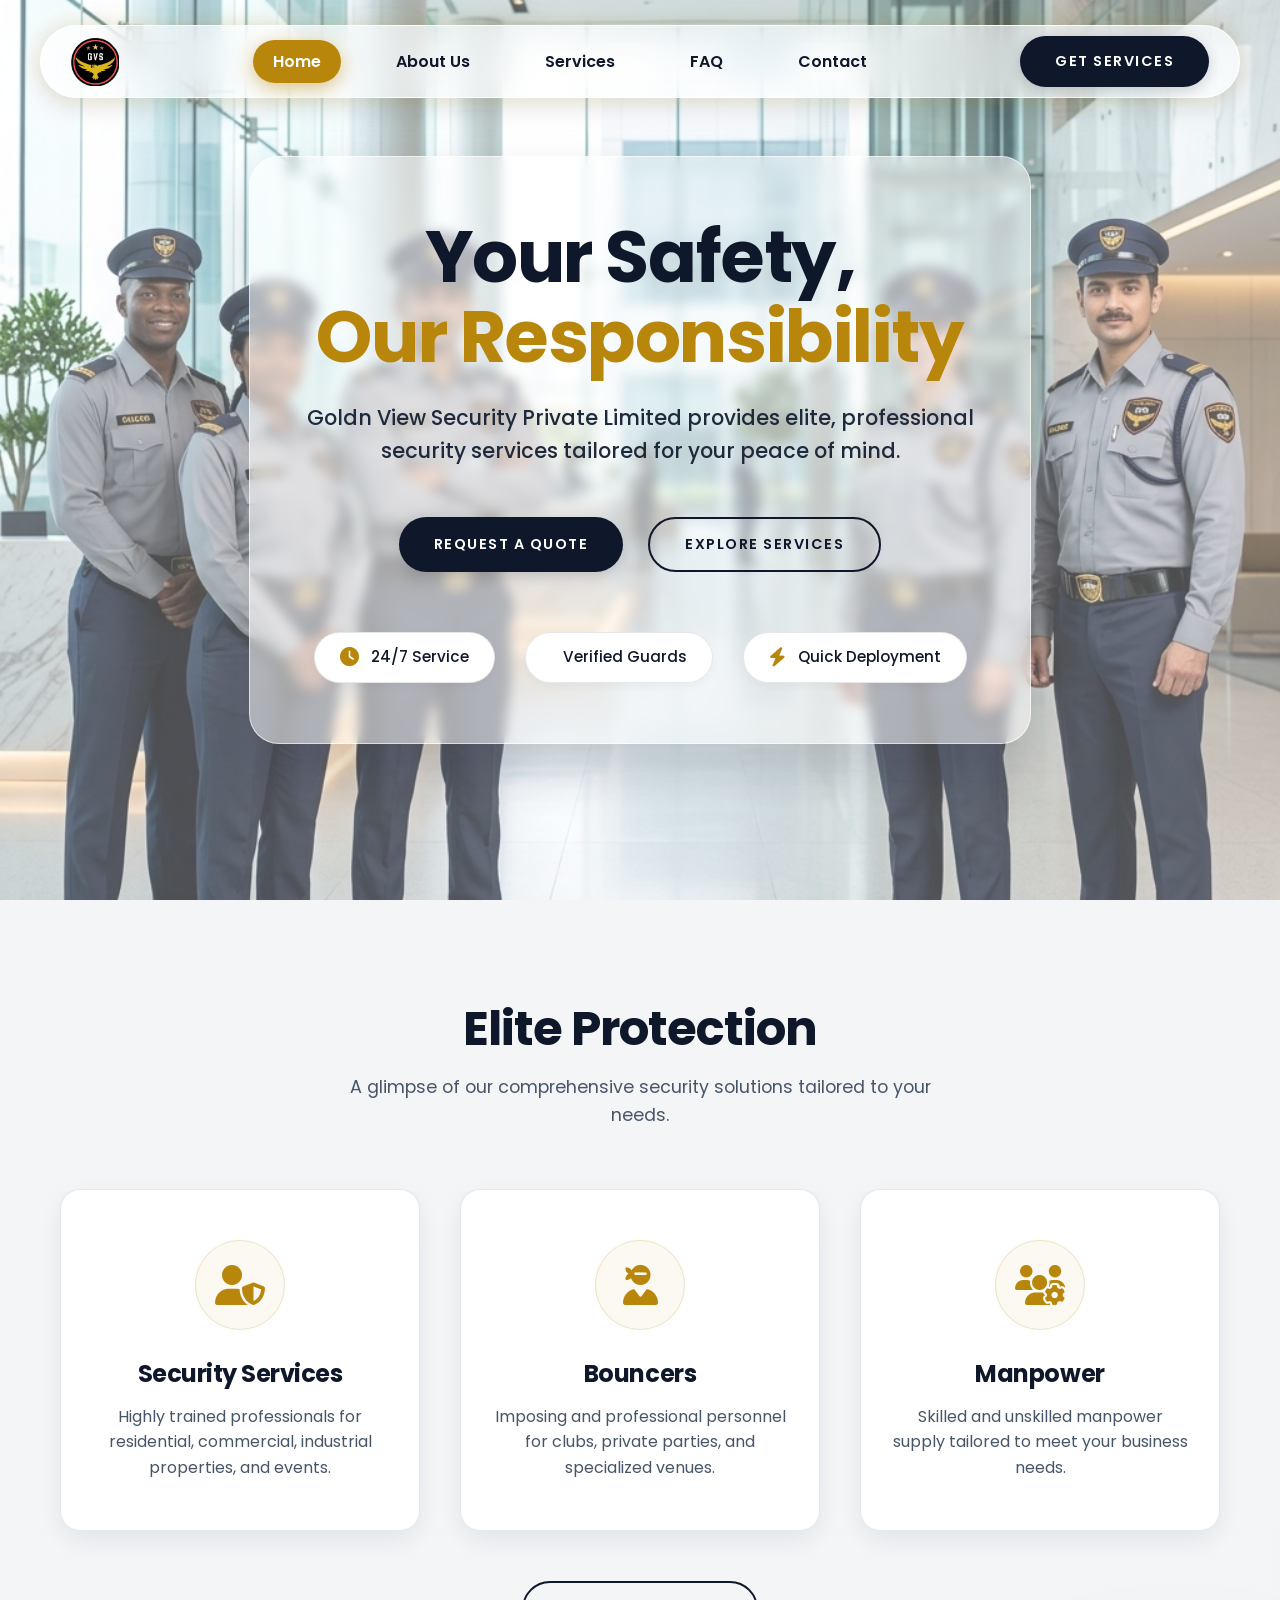
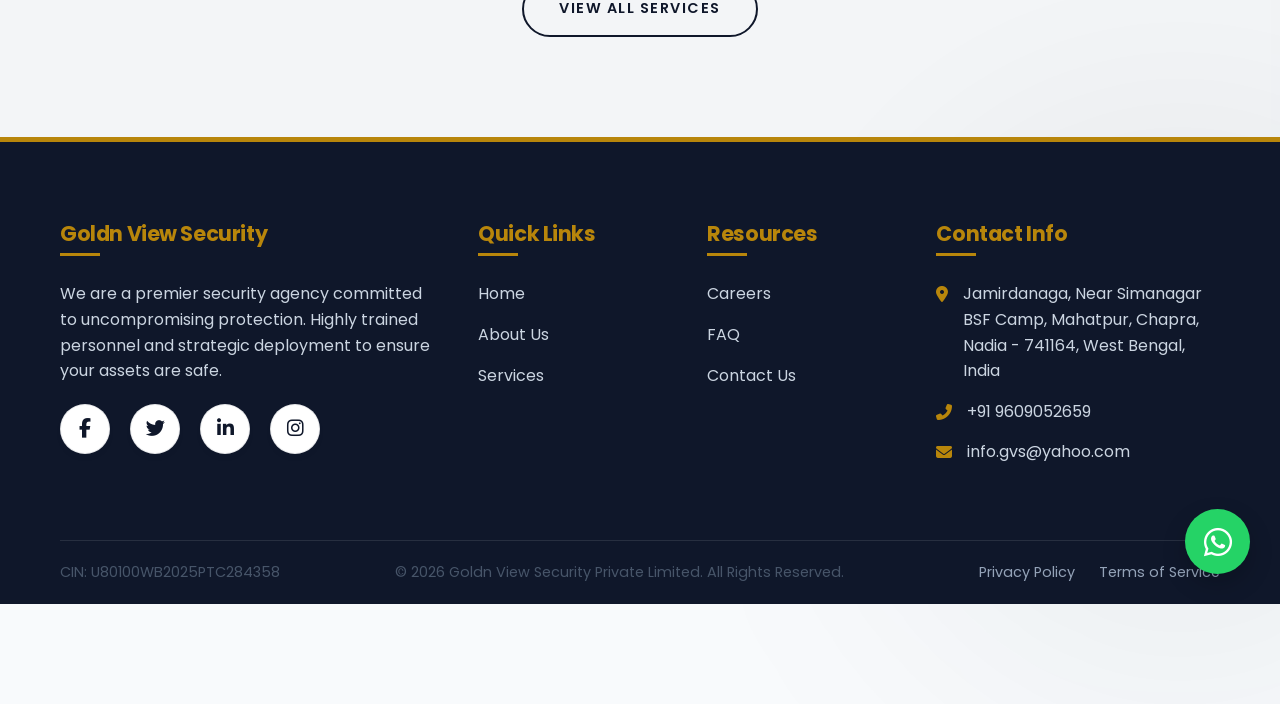
==== index.html @ cdabded2 "Add files via upload" ====
<!DOCTYPE html>
<html lang="en">

<head>
    <meta charset="UTF-8">
    <meta name="viewport" content="width=device-width, initial-scale=1.0">
    <meta name="description"
        content="Goldn View Security Private Limited provides top-tier security services in India including guards, event security, and CCTV monitoring.">
    <title>Goldn View Security | Home</title>

    <!-- Google Fonts -->
    <link rel="preconnect" href="https://fonts.googleapis.com">
    <link rel="preconnect" href="https://fonts.gstatic.com" crossorigin>
    <link href="https://fonts.googleapis.com/css2?family=Poppins:wght@300;400;500;600;700&display=swap"
        rel="stylesheet">

    <!-- FontAwesome Icons -->
    <link rel="stylesheet" href="https://cdnjs.cloudflare.com/ajax/libs/font-awesome/6.4.0/css/all.min.css">

    <!-- Custom CSS -->
    <link rel="stylesheet" href="style.css">
</head>

<body class="page-transition-enter">

    <!-- Navigation -->
    <nav class="navbar" id="navbar">
        <div class="container">
            <a href="index.html" class="logo">
                <img src="assets/logo.png" alt="Goldn View Security Logo"
                    onerror="this.outerHTML='<span class=\'logo-text\'><span class=\'gold\'>Goldn View</span> Security</span>'">
            </a>
            <ul class="nav-links">
                <li><a href="index.html" class="active">Home</a></li>
                <li><a href="about.html">About Us</a></li>
                <li><a href="services.html">Services</a></li>
                <li><a href="faq.html">FAQ</a></li>
                <li><a href="contact.html">Contact</a></li>
            </ul>
            <a href="contact.html" class="btn btn-primary nav-btn">Get Services</a>
            <div class="menu-toggle" id="mobile-menu">
                <i class="fas fa-bars"></i>
            </div>
        </div>
    </nav>

    <!-- Hero Section -->
    <section class="hero">
        <div class="hero-overlay"></div>
        <div class="container hero-content">
            <h1 class="fade-in-up">Your Safety,<br><span class="text-gold">Our Responsibility</span></h1>
            <p class="fade-in-up delay-1">Goldn View Security Private Limited provides elite, professional security
                services tailored for your peace of mind.</p>
            <div class="hero-buttons fade-in-up delay-2">
                <a href="contact.html" class="btn btn-primary">Request a Quote</a>
                <a href="services.html" class="btn btn-secondary">Explore Services</a>
            </div>
            <div class="trust-badges fade-in-up delay-3">
                <div class="badge"><i class="fas fa-clock"></i> 24/7 Service</div>
                <div class="badge"><i class="fas fa-shield-check"></i> Verified Guards</div>
                <div class="badge"><i class="fas fa-bolt"></i> Quick Deployment</div>
            </div>
        </div>
    </section>

    <!-- Quick Services Overview -->
    <section class="services section bg-light">
        <div class="container">
            <div class="section-title reveal">
                <h2>Elite <span class="navy">Protection</span></h2>
                <p>A glimpse of our comprehensive security solutions tailored to your needs.</p>
            </div>
            <div class="services-grid">
                <div class="service-card reveal delay-1">
                    <div class="icon-wrapper"><i class="fas fa-user-shield"></i></div>
                    <h3>Security Services</h3>
                    <p>Highly trained professionals for residential, commercial, industrial properties, and events.</p>
                </div>
                <div class="service-card reveal delay-2">
                    <div class="icon-wrapper"><i class="fas fa-user-ninja"></i></div>
                    <h3>Bouncers</h3>
                    <p>Imposing and professional personnel for clubs, private parties, and specialized venues.</p>
                </div>
                <div class="service-card reveal delay-3">
                    <div class="icon-wrapper"><i class="fas fa-users-cog"></i></div>
                    <h3>Manpower</h3>
                    <p>Skilled and unskilled manpower supply tailored to meet your business needs.</p>
                </div>
            </div>
            <div class="reveal" style="text-align: center; margin-top: 50px;">
                <a href="services.html" class="btn btn-secondary">View All Services</a>
            </div>
        </div>
    </section>

    <!-- Premium Footer -->
    <footer class="footer-premium">
        <div class="container">
            <div class="footer-top">
                <div class="footer-col footer-about">
                    <h4>Goldn View Security</h4>
                    <p>We are a premier security agency committed to uncompromising protection. Highly trained personnel
                        and strategic deployment to ensure your assets are safe.</p>
                    <div class="social-links" style="margin-top: 20px;">
                        <a href="#"><i class="fab fa-facebook-f"></i></a>
                        <a href="#"><i class="fab fa-twitter"></i></a>
                        <a href="#"><i class="fab fa-linkedin-in"></i></a>
                        <a href="#"><i class="fab fa-instagram"></i></a>
                    </div>
                </div>
                <div class="footer-col footer-links">
                    <h4>Quick Links</h4>
                    <ul>
                        <li><a href="index.html">Home</a></li>
                        <li><a href="about.html">About Us</a></li>
                        <li><a href="services.html">Services</a></li>
                    </ul>
                </div>
                <div class="footer-col footer-links">
                    <h4>Resources</h4>
                    <ul>
                        <li><a href="careers.html">Careers</a></li>
                        <li><a href="faq.html">FAQ</a></li>
                        <li><a href="contact.html">Contact Us</a></li>
                    </ul>
                </div>
                <div class="footer-col footer-contact">
                    <h4>Contact Info</h4>
                    <ul>
                        <li><i class="fas fa-map-marker-alt"></i> Jamirdanaga, Near Simanagar BSF Camp, Mahatpur,
                            Chapra, Nadia - 741164, West Bengal, India</li>
                        <li><i class="fas fa-phone-alt"></i> +91 9609052659</li>
                        <li><i class="fas fa-envelope"></i> info.gvs@yahoo.com</li>
                    </ul>
                </div>
            </div>
            <div class="footer-bottom">
                <p class="compliance-text">CIN: U80100WB2025PTC284358</p>
                <p>&copy; 2026 Goldn View Security Private Limited. All Rights Reserved.</p>
                <div class="footer-legal">
                    <a href="privacy.html">Privacy Policy</a>
                    <a href="terms.html">Terms of Service</a>
                </div>
            </div>
        </div>
    </footer>

    <!-- Floating Buttons -->
    <a href="https://wa.me/919609052659" class="floating-btn whatsapp-btn" target="_blank"
        aria-label="Chat on WhatsApp">
        <i class="fab fa-whatsapp"></i>
    </a>

    <script src="script.js"></script>
</body>

</html>
---- style.css ----
/* === CSS Variables (Light Theme) === */
:root {
    --bg-light: #f8fafc; /* Slate 50 - Off white */
    --bg-card: rgba(255, 255, 255, 0.95);
    --gold: #b8860b; /* Dark goldenrod for better contrast on light */
    --gold-light: #d4af37;
    --navy: #0f172a; /* Deep corporate navy blue */
    --navy-light: #1e293b;
    --text-dark: #0f172a;
    --text-muted: #475569;
    --border-color: rgba(15, 23, 42, 0.1);
    --shadow-soft: 0 10px 30px rgba(15, 23, 42, 0.08);
    --shadow-hover: 0 15px 40px rgba(15, 23, 42, 0.12);
    --font-main: 'Poppins', sans-serif;
    --transition: all 0.4s cubic-bezier(0.4, 0, 0.2, 1);
}

/* === Reset & Global === */
* {
    margin: 0;
    padding: 0;
    box-sizing: border-box;
}

html {
    scroll-behavior: smooth;
}

body {
    font-family: var(--font-main);
    background-color: var(--bg-light);
    color: var(--text-dark);
    line-height: 1.6;
    overflow-x: hidden;
    position: relative;
}

/* Background Animated Gradient Orbs (Subtle for Light Theme) */
body::before, body::after {
    content: '';
    position: fixed;
    width: 600px;
    height: 600px;
    border-radius: 50%;
    filter: blur(120px);
    z-index: -1;
    animation: float 20s infinite ease-in-out;
}

body::before {
    background: rgba(184, 134, 11, 0.08); /* Subtle Gold orb */
    top: -100px;
    left: -200px;
}

body::after {
    background: rgba(15, 23, 42, 0.05); /* Subtle Navy orb */
    bottom: -100px;
    right: -200px;
    animation-delay: -10s;
}

@keyframes float {
    0%, 100% { transform: translate(0, 0); }
    25% { transform: translate(50px, 50px); }
    50% { transform: translate(-30px, 80px); }
    75% { transform: translate(-80px, -30px); }
}

a {
    text-decoration: none;
    color: var(--text-dark);
    transition: var(--transition);
}

ul {
    list-style: none;
}

.container {
    max-width: 1200px;
    margin: 0 auto;
    padding: 0 20px;
}

.section {
    padding: 100px 0;
}

.gold {
    color: var(--gold);
}

.navy {
    color: var(--navy);
}

/* === Typography === */
h1, h2, h3, h4 {
    font-weight: 700;
    line-height: 1.2;
    letter-spacing: -0.02em;
    color: var(--navy);
}

h2 {
    font-size: 3rem;
    margin-bottom: 15px;
}

p {
    color: var(--text-muted);
}

.section-title {
    text-align: center;
    margin-bottom: 60px;
    position: relative;
}

.section-title p {
    font-size: 1.1rem;
    max-width: 600px;
    margin: 0 auto;
}

/* === Buttons === */
.btn {
    display: inline-flex;
    align-items: center;
    justify-content: center;
    padding: 14px 35px;
    border-radius: 50px;
    font-weight: 600;
    text-transform: uppercase;
    letter-spacing: 1.5px;
    font-size: 0.9rem;
    cursor: pointer;
    border: none;
    transition: var(--transition);
    position: relative;
    overflow: hidden;
    z-index: 1;
}

.btn-primary {
    background: var(--navy);
    color: #ffffff;
    box-shadow: 0 4px 15px rgba(15, 23, 42, 0.2);
}

.btn-primary:hover {
    transform: translateY(-3px) scale(1.02);
    box-shadow: 0 8px 25px rgba(15, 23, 42, 0.3);
    background: var(--navy-light);
    color: #ffffff;
}

.btn-secondary {
    background: transparent;
    color: var(--navy);
    border: 2px solid var(--navy);
}

.btn-secondary:hover {
    background: var(--navy);
    color: #ffffff;
    transform: translateY(-3px) scale(1.02);
    box-shadow: 0 8px 25px rgba(15, 23, 42, 0.2);
}

.btn-gold {
    background: var(--gold);
    color: #ffffff;
}

.btn-gold:hover {
    background: var(--gold-light);
    color: #ffffff;
    transform: translateY(-3px) scale(1.02);
    box-shadow: 0 8px 25px rgba(184, 134, 11, 0.3);
}


.w-100 {
    width: 100%;
}

/* === Navigation === */
.navbar {
    position: fixed;
    top: 25px;
    left: 50%;
    transform: translateX(-50%);
    width: 95%;
    max-width: 1200px;
    padding: 10px 0;
    z-index: 1000;
    transition: var(--transition);
    background: rgba(255, 255, 255, 0.65);
    backdrop-filter: blur(16px);
    -webkit-backdrop-filter: blur(16px);
    border-radius: 60px;
    border: 1px solid rgba(255, 255, 255, 0.9);
    box-shadow: 0 10px 30px rgba(15, 23, 42, 0.08), 0 0 25px rgba(184, 134, 11, 0.2);
}

.navbar.sticky {
    top: 15px;
    background: rgba(255, 255, 255, 0.95);
    box-shadow: 0 15px 35px rgba(15, 23, 42, 0.12), 0 0 40px rgba(184, 134, 11, 0.4);
    border: 1px solid rgba(184, 134, 11, 0.4);
}

.navbar .container {
    display: flex;
    justify-content: space-between;
    align-items: center;
    padding: 0 30px;
}

.logo {
    display: flex;
    align-items: center;
    gap: 10px;
}

.logo img {
    height: 48px;
    width: auto;
    transition: var(--transition);
}

.logo:hover img {
    transform: scale(1.05);
}

.nav-links {
    display: flex;
    gap: 35px;
}

.nav-links a {
    font-size: 1rem;
    font-weight: 600;
    position: relative;
    padding: 10px 20px;
    border-radius: 30px;
    color: var(--navy);
    transition: var(--transition);
}

.nav-links a:hover,
.nav-links a.active {
    color: #ffffff;
    background: var(--gold);
    box-shadow: 0 5px 20px rgba(184, 134, 11, 0.5);
    transform: translateY(-2px);
}

.menu-toggle {
    display: none;
    font-size: 1.8rem;
    color: var(--navy);
    cursor: pointer;
    transition: var(--transition);
}

.menu-toggle:hover {
    color: var(--gold);
}

/* === Page Header (For inner pages) === */
.page-header {
    height: 40vh;
    min-height: 350px;
    display: flex;
    align-items: center;
    justify-content: center;
    text-align: center;
    position: relative;
    border-bottom: 1px solid var(--border-color);
    margin-bottom: 50px;
    background-size: cover;
    background-position: center;
    background-attachment: fixed;
}

.page-header::before {
    content: '';
    position: absolute;
    top: 0; left: 0; right: 0; bottom: 0;
    background: rgba(255, 255, 255, 0.85);
    z-index: 1;
}

.page-header .container {
    position: relative;
    z-index: 2;
}

.bg-about { background-image: url('assets/about_bg.png'); }
.bg-services { background-image: url('assets/services_bg.png'); }
.bg-contact { background-image: url('assets/contact_bg.png'); }
.bg-careers { background-image: url('assets/careers_bg.png'); }
.bg-faq { background-image: url('assets/faq_bg.png'); }
.bg-legal { background-image: url('assets/legal_bg.png'); }

.page-header h1 {
    font-size: 3.5rem;
    margin-bottom: 10px;
}

/* === Hero Section === */
.hero {
    height: 100vh;
    min-height: 700px;
    position: relative;
    display: flex;
    align-items: center;
    justify-content: center;
    background-image: url('assets/hero_bg.png');
    background-size: cover;
    background-position: center;
    background-attachment: fixed;
}

.hero-overlay {
    position: absolute;
    top: 0;
    left: 0;
    width: 100%;
    height: 100%;
    background: rgba(255, 255, 255, 0.3); /* Subtle light wash over the entire image */
    z-index: 1;
}

.hero-content {
    position: relative;
    z-index: 2;
    text-align: center;
    max-width: 900px;
    background: rgba(255, 255, 255, 0.5);
    padding: 60px 40px;
    border-radius: 30px;
    backdrop-filter: blur(6px);
    -webkit-backdrop-filter: blur(6px);
    border: 1px solid rgba(255, 255, 255, 0.6);
    box-shadow: 0 25px 50px rgba(15, 23, 42, 0.15);
}

.hero h1 {
    font-size: 4.5rem;
    margin-bottom: 25px;
    line-height: 1.1;
    color: var(--navy);
}

.hero p {
    font-size: 1.3rem;
    color: var(--navy-light);
    font-weight: 500;
    margin-bottom: 50px;
    max-width: 700px;
    margin-left: auto;
    margin-right: auto;
}

.hero-buttons {
    display: flex;
    gap: 25px;
    justify-content: center;
    margin-bottom: 60px;
}

.trust-badges {
    display: flex;
    justify-content: center;
    gap: 30px;
    flex-wrap: wrap;
}

.badge {
    background: #ffffff;
    padding: 12px 25px;
    border-radius: 50px;
    font-size: 0.95rem;
    font-weight: 500;
    border: 1px solid var(--border-color);
    display: flex;
    align-items: center;
    gap: 12px;
    transition: var(--transition);
    box-shadow: 0 4px 10px rgba(0,0,0,0.03);
    color: var(--navy);
}

.badge:hover {
    border-color: var(--gold);
    transform: translateY(-5px);
    box-shadow: 0 8px 20px rgba(184, 134, 11, 0.1);
}

.badge i {
    color: var(--gold);
    font-size: 1.2rem;
}

/* === Quick Stats === */
.stats-container {
    display: grid;
    grid-template-columns: repeat(auto-fit, minmax(200px, 1fr));
    gap: 30px;
    margin-top: 50px;
    background: #ffffff;
    padding: 40px;
    border-radius: 20px;
    box-shadow: var(--shadow-soft);
}

.stat-item {
    text-align: center;
    border-right: 1px solid var(--border-color);
}
.stat-item:last-child {
    border-right: none;
}

.stat-number {
    font-size: 3rem;
    font-weight: 700;
    color: var(--gold);
    margin-bottom: 5px;
}

.stat-label {
    font-size: 1rem;
    color: var(--text-muted);
    font-weight: 500;
    text-transform: uppercase;
    letter-spacing: 1px;
}

/* === Services Grid === */
.services-grid {
    display: grid;
    grid-template-columns: repeat(auto-fit, minmax(320px, 1fr));
    gap: 40px;
}

.service-card {
    background: #ffffff;
    padding: 50px 30px;
    border-radius: 20px;
    text-align: center;
    border: 1px solid var(--border-color);
    transition: var(--transition);
    position: relative;
    box-shadow: var(--shadow-soft);
}

.service-card:hover {
    transform: translateY(-10px);
    box-shadow: var(--shadow-hover);
    border-color: rgba(184, 134, 11, 0.3);
}

.icon-wrapper {
    width: 90px;
    height: 90px;
    margin: 0 auto 30px;
    background: rgba(184, 134, 11, 0.05);
    border: 1px solid rgba(184, 134, 11, 0.2);
    border-radius: 50%;
    display: flex;
    align-items: center;
    justify-content: center;
    font-size: 2.5rem;
    color: var(--gold);
    transition: var(--transition);
}

.service-card:hover .icon-wrapper {
    background: var(--gold);
    color: #ffffff;
    border-color: transparent;
    transform: scale(1.1) rotate(5deg);
}

.service-card h3 {
    margin-bottom: 15px;
    font-size: 1.5rem;
}

/* === About Us Section === */
.about-content {
    display: grid;
    grid-template-columns: 1fr 1fr;
    gap: 60px;
    align-items: center;
}

.about-text p {
    margin-bottom: 25px;
    font-size: 1.1rem;
}

.about-list {
    margin-top: 40px;
}

.about-list li {
    margin-bottom: 20px;
    font-size: 1.1rem;
    display: flex;
    align-items: center;
    gap: 15px;
    background: #ffffff;
    padding: 15px 20px;
    border-radius: 10px;
    border: 1px solid var(--border-color);
    transition: var(--transition);
    box-shadow: 0 4px 10px rgba(0,0,0,0.02);
}

.about-list li:hover {
    border-color: var(--gold);
    transform: translateX(10px);
    box-shadow: 0 8px 20px rgba(184, 134, 11, 0.08);
}

.about-list i {
    font-size: 1.5rem;
    color: var(--gold);
}

.rounded-image {
    width: 100%;
    border-radius: 20px;
    box-shadow: var(--shadow-soft);
    border: 1px solid var(--border-color);
    transition: var(--transition);
}

.rounded-image:hover {
    transform: scale(1.02);
    box-shadow: var(--shadow-hover);
}

/* === Why Choose Us Section === */
.features-grid {
    display: grid;
    grid-template-columns: repeat(auto-fit, minmax(260px, 1fr));
    gap: 35px;
}

.feature-box {
    text-align: center;
    padding: 40px 30px;
    background: #ffffff;
    border-radius: 15px;
    border-bottom: 4px solid var(--navy);
    transition: var(--transition);
    box-shadow: var(--shadow-soft);
}

.feature-box:hover {
    transform: translateY(-10px);
    box-shadow: var(--shadow-hover);
    border-bottom-color: var(--gold);
}

.gold-icon {
    font-size: 3rem;
    color: var(--navy);
    margin-bottom: 25px;
    transition: var(--transition);
}

.feature-box:hover .gold-icon {
    transform: scale(1.2);
    color: var(--gold);
}

.feature-box h4 {
    margin-bottom: 15px;
    font-size: 1.3rem;
}

/* === FAQ Accordion === */
.faq-container {
    max-width: 800px;
    margin: 0 auto;
}

.accordion-item {
    background: #ffffff;
    border: 1px solid var(--border-color);
    border-radius: 10px;
    margin-bottom: 15px;
    overflow: hidden;
    box-shadow: 0 4px 10px rgba(0,0,0,0.02);
}

.accordion-header {
    width: 100%;
    padding: 20px;
    display: flex;
    justify-content: space-between;
    align-items: center;
    background: transparent;
    border: none;
    cursor: pointer;
    font-size: 1.2rem;
    font-weight: 600;
    color: var(--navy);
    text-align: left;
    transition: var(--transition);
}

.accordion-header:hover {
    background: rgba(15, 23, 42, 0.02);
}

.accordion-header i {
    color: var(--gold);
    transition: transform 0.3s ease;
}

.accordion-header.active i {
    transform: rotate(180deg);
}

.accordion-content {
    max-height: 0;
    overflow: hidden;
    transition: max-height 0.3s ease-out;
    background: #ffffff;
}

.accordion-content p {
    padding: 0 20px 20px;
}

/* === Compliance Section === */
.compliance-grid {
    display: grid;
    grid-template-columns: repeat(auto-fit, minmax(250px, 1fr));
    gap: 30px;
}

.compliance-card {
    background: #ffffff;
    padding: 30px;
    border-radius: 15px;
    border: 1px solid var(--border-color);
    text-align: center;
    box-shadow: var(--shadow-soft);
    transition: var(--transition);
}

.compliance-card:hover {
    transform: translateY(-5px);
    box-shadow: var(--shadow-hover);
    border-color: rgba(184, 134, 11, 0.3);
}

.compliance-card h4 {
    margin-bottom: 10px;
    color: var(--navy);
}

.compliance-number {
    font-weight: 600;
    color: var(--gold);
    font-size: 1.1rem;
}

.bg-light {
    background: rgba(15, 23, 42, 0.02);
}

/* === Testimonials === */
.testimonials-grid {
    display: grid;
    grid-template-columns: repeat(auto-fit, minmax(300px, 1fr));
    gap: 40px;
}

.testimonial-card {
    background: #ffffff;
    padding: 40px;
    border-radius: 20px;
    box-shadow: var(--shadow-soft);
    position: relative;
}

.testimonial-card i.fa-quote-left {
    font-size: 2rem;
    color: rgba(184, 134, 11, 0.2);
    position: absolute;
    top: 30px;
    left: 30px;
}

.testimonial-text {
    font-size: 1.05rem;
    font-style: italic;
    margin-bottom: 25px;
    margin-top: 20px;
    position: relative;
    z-index: 2;
}

.client-info {
    display: flex;
    align-items: center;
    gap: 15px;
}

.client-avatar {
    width: 60px;
    height: 60px;
    border-radius: 50%;
    background: var(--navy-light);
    display: flex;
    align-items: center;
    justify-content: center;
    color: #fff;
    font-weight: bold;
    font-size: 1.2rem;
}

.client-details h4 {
    margin-bottom: 2px;
    font-size: 1.1rem;
}

.client-details span {
    font-size: 0.9rem;
    color: var(--text-muted);
}

/* === Careers === */
.job-card {
    background: #ffffff;
    padding: 30px;
    border-radius: 15px;
    box-shadow: var(--shadow-soft);
    display: flex;
    justify-content: space-between;
    align-items: center;
    margin-bottom: 20px;
    border-left: 5px solid var(--navy);
    transition: var(--transition);
}

.job-card:hover {
    transform: translateX(10px);
    border-left-color: var(--gold);
    box-shadow: var(--shadow-hover);
}

.job-info h3 {
    margin-bottom: 10px;
    color: var(--navy);
}

.job-meta {
    display: flex;
    gap: 20px;
    color: var(--text-muted);
    font-size: 0.95rem;
}

.job-meta span {
    display: flex;
    align-items: center;
    gap: 5px;
}

.job-meta i {
    color: var(--gold);
}

/* === Recruitment Notice === */
.recruitment-notice {
    background: #ffffff;
    padding: 50px;
    border-radius: 20px;
    text-align: center;
    border: 1px solid var(--border-color);
    box-shadow: var(--shadow-soft);
    max-width: 800px;
    margin: 0 auto;
}

.notice-icon {
    width: 80px;
    height: 80px;
    background: rgba(184, 134, 11, 0.05);
    border-radius: 50%;
    display: flex;
    align-items: center;
    justify-content: center;
    margin: 0 auto 20px;
}

.notice-icon i {
    font-size: 2rem;
    color: var(--gold);
    margin-bottom: 0;
}

.recruitment-notice h3 {
    font-size: 1.8rem;
    margin-bottom: 15px;
}

.application-details {
    background: var(--bg-light);
    padding: 25px;
    border-radius: 10px;
    margin: 30px 0;
    text-align: left;
    display: inline-block;
    border-left: 4px solid var(--gold);
}

.application-details p {
    font-size: 1.1rem;
    color: var(--navy);
    margin-bottom: 10px;
}
.application-details p:last-child {
    margin-bottom: 0;
}

.notice-muted {
    font-size: 0.95rem;
    color: var(--text-muted);
}


/* === Contact Section === */
.contact-wrapper {
    display: grid;
    grid-template-columns: 1fr 1fr;
    gap: 60px;
}

.info-item {
    display: flex;
    gap: 25px;
    margin-bottom: 40px;
    background: #ffffff;
    padding: 20px;
    border-radius: 15px;
    border: 1px solid var(--border-color);
    transition: var(--transition);
    box-shadow: 0 4px 10px rgba(0,0,0,0.02);
}

.info-item:hover {
    border-color: rgba(184, 134, 11, 0.3);
    transform: translateX(5px);
    box-shadow: 0 8px 20px rgba(184, 134, 11, 0.08);
}

.info-item i {
    font-size: 1.8rem;
    color: var(--gold);
    width: 60px;
    height: 60px;
    background: rgba(184, 134, 11, 0.05);
    border-radius: 50%;
    display: flex;
    align-items: center;
    justify-content: center;
}

.info-item h4 {
    margin-bottom: 8px;
    color: var(--navy);
    font-size: 1.2rem;
}

.social-links {
    display: flex;
    gap: 20px;
    margin-top: 40px;
}

.social-links a {
    width: 50px;
    height: 50px;
    background: #ffffff;
    border-radius: 50%;
    display: flex;
    align-items: center;
    justify-content: center;
    font-size: 1.2rem;
    color: var(--navy);
    border: 1px solid var(--border-color);
    transition: var(--transition);
    box-shadow: 0 4px 10px rgba(0,0,0,0.02);
}

.social-links a:hover {
    background: var(--navy);
    color: #ffffff;
    border-color: var(--navy);
    transform: translateY(-5px);
}

.contact-form {
    background: #ffffff;
    padding: 50px;
    border-radius: 20px;
    border: 1px solid var(--border-color);
    box-shadow: var(--shadow-soft);
}

.input-group {
    display: grid;
    grid-template-columns: 1fr 1fr;
    gap: 25px;
}

input, textarea {
    width: 100%;
    padding: 18px;
    margin-bottom: 25px;
    background: #f8fafc;
    border: 1px solid var(--border-color);
    border-radius: 10px;
    color: var(--text-dark);
    font-family: var(--font-main);
    font-size: 1rem;
    transition: var(--transition);
}

input:focus, textarea:focus {
    outline: none;
    border-color: var(--gold);
    background: #ffffff;
    box-shadow: 0 0 0 4px rgba(184, 134, 11, 0.1);
}

/* === Premium Footer === */
.footer-premium {
    background: var(--navy);
    color: #ffffff;
    padding: 80px 0 20px;
    position: relative;
    border-top: 5px solid var(--gold);
}

.footer-top {
    display: grid;
    grid-template-columns: 2fr 1fr 1fr 1.5fr;
    gap: 40px;
    margin-bottom: 60px;
}

.footer-col h4 {
    color: var(--gold);
    font-size: 1.3rem;
    margin-bottom: 25px;
    position: relative;
    padding-bottom: 10px;
}

.footer-col h4::after {
    content: '';
    position: absolute;
    bottom: 0; left: 0;
    width: 40px; height: 3px;
    background: var(--gold);
}

.footer-about p {
    color: #cbd5e1;
    margin-bottom: 20px;
}

.footer-links li {
    margin-bottom: 15px;
}

.footer-links a {
    color: #cbd5e1;
    display: inline-block;
    transition: var(--transition);
}

.footer-links a:hover {
    color: var(--gold);
    transform: translateX(5px);
}

.footer-contact li {
    display: flex;
    gap: 15px;
    margin-bottom: 15px;
    color: #cbd5e1;
}

.footer-contact i {
    color: var(--gold);
    margin-top: 5px;
}

.footer-bottom {
    border-top: 1px solid rgba(255, 255, 255, 0.1);
    padding-top: 20px;
    display: flex;
    justify-content: space-between;
    align-items: center;
    color: #94a3b8;
    font-size: 0.9rem;
}

.footer-legal a {
    color: #94a3b8;
    margin-left: 20px;
}

.footer-legal a:hover {
    color: var(--gold);
}

/* === Floating Buttons === */
.floating-btn {
    position: fixed;
    bottom: 30px;
    width: 65px;
    height: 65px;
    border-radius: 50%;
    display: flex;
    align-items: center;
    justify-content: center;
    font-size: 2rem;
    color: #fff;
    z-index: 100;
    box-shadow: 0 10px 25px rgba(0, 0, 0, 0.2);
    transition: var(--transition);
}

.whatsapp-btn {
    right: 30px;
    background-color: #25D366;
}

.whatsapp-btn:hover {
    background-color: #1ebd5c;
    transform: scale(1.15) rotate(-10deg);
}

.call-btn {
    right: 110px;
    background-color: var(--navy);
    border: 2px solid var(--gold);
    color: var(--gold);
}

.call-btn:hover {
    background-color: var(--gold);
    color: #ffffff;
    transform: scale(1.15) rotate(10deg);
}

/* === Page Transitions & Animations === */
.page-transition-enter {
    opacity: 0;
    transform: translateY(20px);
    animation: fadeUpIn 0.8s cubic-bezier(0.4, 0, 0.2, 1) forwards;
}

.fade-in-up {
    opacity: 0;
    transform: translateY(40px);
    animation: fadeUpIn 1s cubic-bezier(0.4, 0, 0.2, 1) forwards;
}

.delay-1 { animation-delay: 0.2s; }
.delay-2 { animation-delay: 0.4s; }
.delay-3 { animation-delay: 0.6s; }

@keyframes fadeUpIn {
    to {
        opacity: 1;
        transform: translateY(0);
    }
}

.reveal {
    opacity: 0;
    transform: translateY(60px);
    transition: all 1s cubic-bezier(0.4, 0, 0.2, 1);
}

.reveal.active {
    opacity: 1;
    transform: translateY(0);
}

/* Animated text */
.text-gold {
    color: var(--gold);
}

/* === Responsive Design === */
@media (max-width: 1200px) {
    .hero-content {
        max-width: 80%;
    }
}

@media (max-width: 992px) {
    .section {
        padding: 80px 0;
    }
    .about-content, .contact-wrapper {
        grid-template-columns: 1fr;
    }
    .footer-top {
        grid-template-columns: 1fr 1fr;
    }
    .hero h1 {
        font-size: 3.5rem;
    }
    .page-header h1 {
        font-size: 2.8rem;
    }
    .stats-container {
        grid-template-columns: 1fr 1fr;
    }
    .hero-content {
        padding: 50px 30px;
    }
}

@media (max-width: 768px) {
    .section {
        padding: 60px 0;
    }
    .nav-links {
        position: absolute;
        top: 100%;
        left: -100%;
        width: 100%;
        background: #ffffff;
        flex-direction: column;
        align-items: center;
        padding: 30px 0;
        transition: 0.4s cubic-bezier(0.4, 0, 0.2, 1);
        border-bottom: 1px solid var(--border-color);
        box-shadow: 0 10px 20px rgba(0,0,0,0.05);
    }
    .nav-links.active {
        left: 0;
    }
    .nav-btn {
        display: none;
    }
    .menu-toggle {
        display: block;
    }
    
    .hero {
        min-height: 600px;
    }
    .hero-content {
        max-width: 95%;
        padding: 40px 20px;
        border-radius: 20px;
    }
    .hero h1 {
        font-size: 2.8rem;
        margin-bottom: 15px;
    }
    .hero p {
        font-size: 1.1rem;
        margin-bottom: 30px;
    }
    .hero-buttons {
        flex-direction: column;
        gap: 15px;
    }
    .trust-badges {
        gap: 15px;
    }
    .badge {
        padding: 10px 20px;
        font-size: 0.85rem;
    }
    
    .page-header {
        height: 30vh;
        min-height: 250px;
        margin-bottom: 30px;
    }
    
    .stats-container {
        padding: 30px 20px;
        gap: 20px;
    }
    .stat-number {
        font-size: 2.5rem;
    }
    
    .services-grid {
        gap: 20px;
    }
    .service-card {
        padding: 30px 20px;
    }
    
    .input-group {
        grid-template-columns: 1fr;
    }
    
    .call-btn {
        right: 20px;
        bottom: 90px;
    }
    .whatsapp-btn {
        right: 20px;
        bottom: 20px;
    }
    
    .contact-form {
        padding: 30px 20px;
    }
    .info-item {
        flex-direction: column;
        text-align: center;
        align-items: center;
        gap: 15px;
    }

    .footer-top {
        grid-template-columns: 1fr;
        gap: 30px;
        text-align: center;
    }
    .footer-col ul li {
        justify-content: center;
    }
    .social-links {
        justify-content: center;
    }
    
    .footer-bottom {
        flex-direction: column;
        gap: 15px;
        text-align: center;
    }

    .job-card {
        flex-direction: column;
        align-items: flex-start;
        gap: 20px;
    }
    .job-meta {
        flex-direction: column;
        gap: 10px;
    }
    .job-card .btn {
        width: 100%;
        text-align: center;
    }
}

@media (max-width: 480px) {
    .hero h1 {
        font-size: 2.2rem;
    }
    .page-header h1 {
        font-size: 2.2rem;
    }
    h2 {
        font-size: 2.2rem;
    }
    .stats-container {
        grid-template-columns: 1fr;
    }
    .stat-item {
        border-right: none;
        border-bottom: 1px solid var(--border-color);
        padding-bottom: 20px;
    }
    .stat-item:last-child {
        border-bottom: none;
        padding-bottom: 0;
    }
    .hero-content {
        padding: 30px 15px;
    }
}
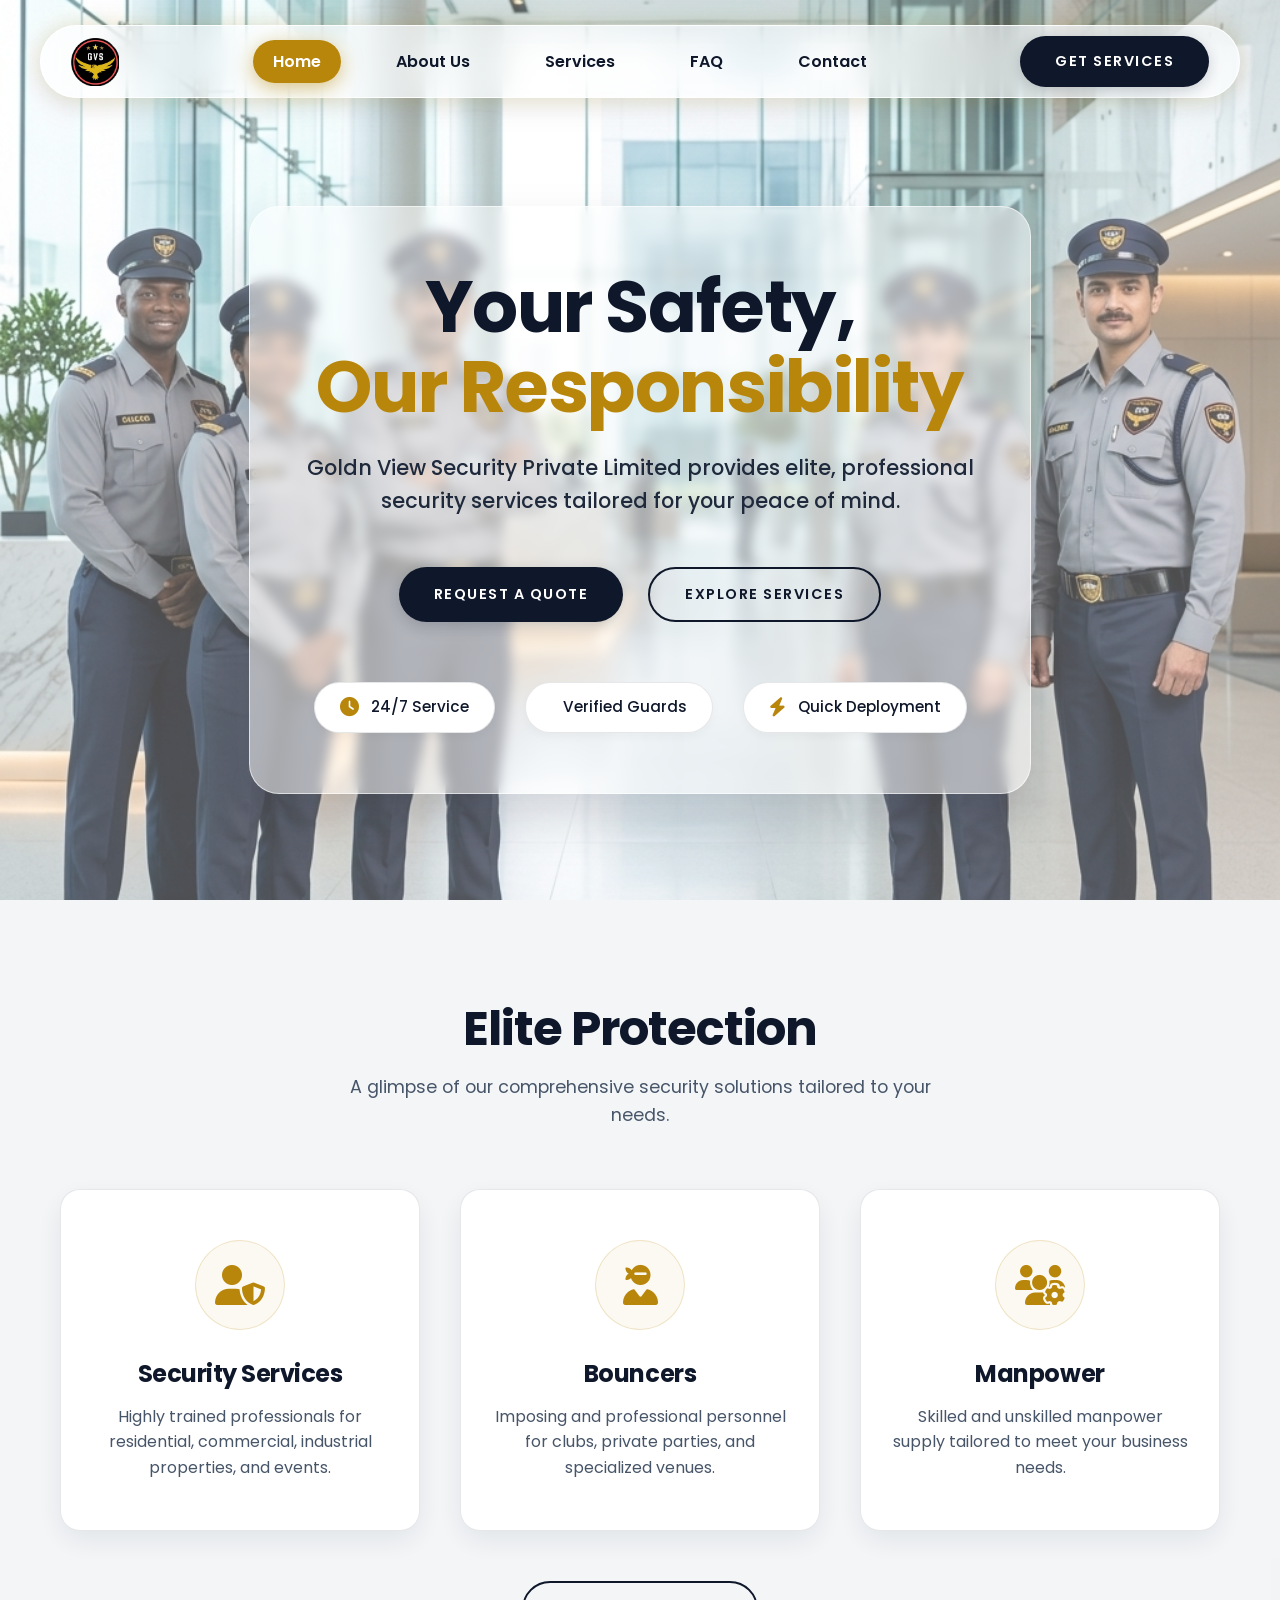
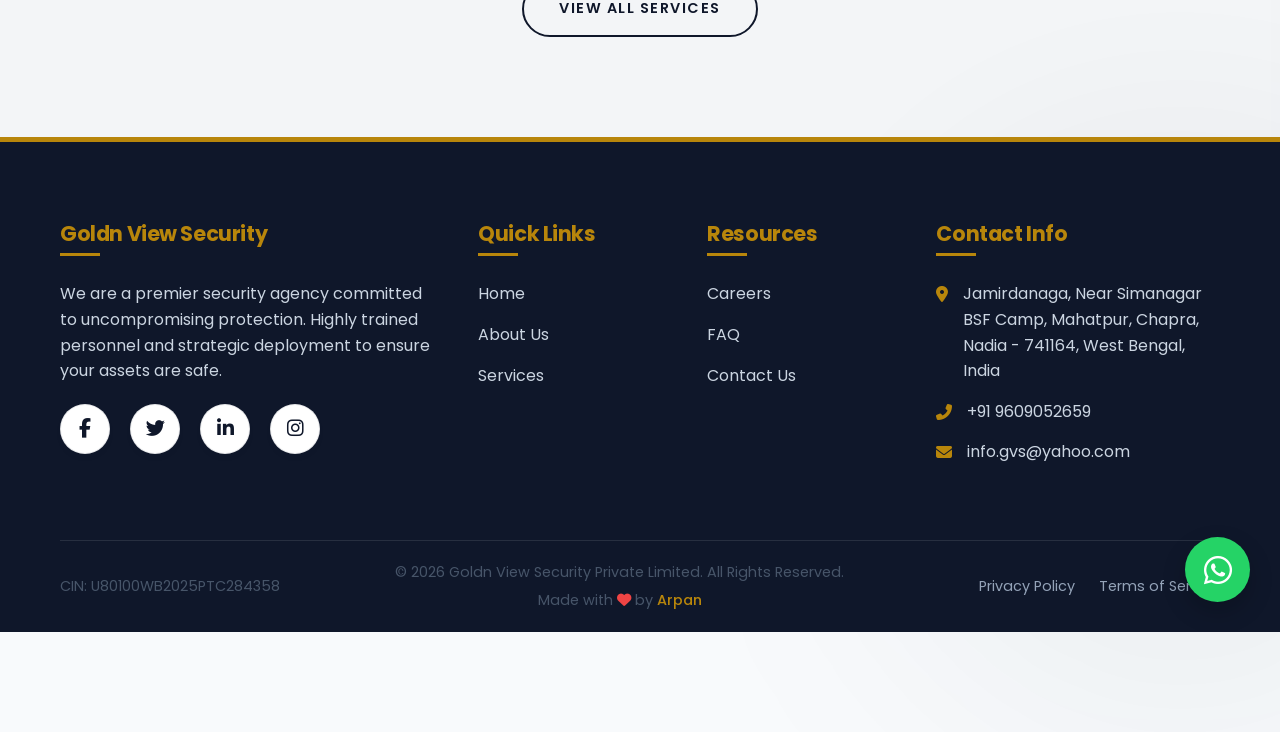
==== commit fc2e2450: "Update index.html" ====
--- a/index.html
+++ b/index.html
@@ -136,7 +136,12 @@
             </div>
             <div class="footer-bottom">
                 <p class="compliance-text">CIN: U80100WB2025PTC284358</p>
-                <p>&copy; 2026 Goldn View Security Private Limited. All Rights Reserved.</p>
+                <div class="footer-copyright" style="text-align: center;">
+                    <p>&copy; 2026 Goldn View Security Private Limited. All Rights Reserved.</p>
+                    <p style="margin-top: 5px;">Made with <i class="fas fa-heart" style="color: #ef4444;"></i> by <a
+                            href="https://www.linkedin.com/in/arpan-ghosh-founder" target="_blank"
+                            style="color: var(--gold); font-weight: 500;">Arpan</a></p>
+                </div>
                 <div class="footer-legal">
                     <a href="privacy.html">Privacy Policy</a>
                     <a href="terms.html">Terms of Service</a>
@@ -154,4 +159,4 @@
     <script src="script.js"></script>
 </body>
 
-</html>+</html>
--- a/style.css
+++ b/style.css
@@ -284,6 +284,7 @@
     background-size: cover;
     background-position: center;
     background-attachment: fixed;
+    padding-top: 100px;
 }
 
 .page-header::before {
@@ -323,6 +324,7 @@
     background-size: cover;
     background-position: center;
     background-attachment: fixed;
+    padding-top: 100px;
 }
 
 .hero-overlay {
@@ -1147,16 +1149,19 @@
     }
     .nav-links {
         position: absolute;
-        top: 100%;
-        left: -100%;
+        top: calc(100% + 15px);
+        left: -110%;
         width: 100%;
-        background: #ffffff;
+        background: rgba(255, 255, 255, 0.95);
+        backdrop-filter: blur(16px);
+        -webkit-backdrop-filter: blur(16px);
         flex-direction: column;
         align-items: center;
         padding: 30px 0;
         transition: 0.4s cubic-bezier(0.4, 0, 0.2, 1);
-        border-bottom: 1px solid var(--border-color);
-        box-shadow: 0 10px 20px rgba(0,0,0,0.05);
+        border: 1px solid rgba(255, 255, 255, 0.9);
+        box-shadow: 0 15px 35px rgba(15, 23, 42, 0.1);
+        border-radius: 25px;
     }
     .nav-links.active {
         left: 0;
@@ -1197,9 +1202,11 @@
     }
     
     .page-header {
-        height: 30vh;
-        min-height: 250px;
+        height: auto;
+        min-height: 280px;
         margin-bottom: 30px;
+        padding-top: 120px;
+        padding-bottom: 40px;
     }
     
     .stats-container {
